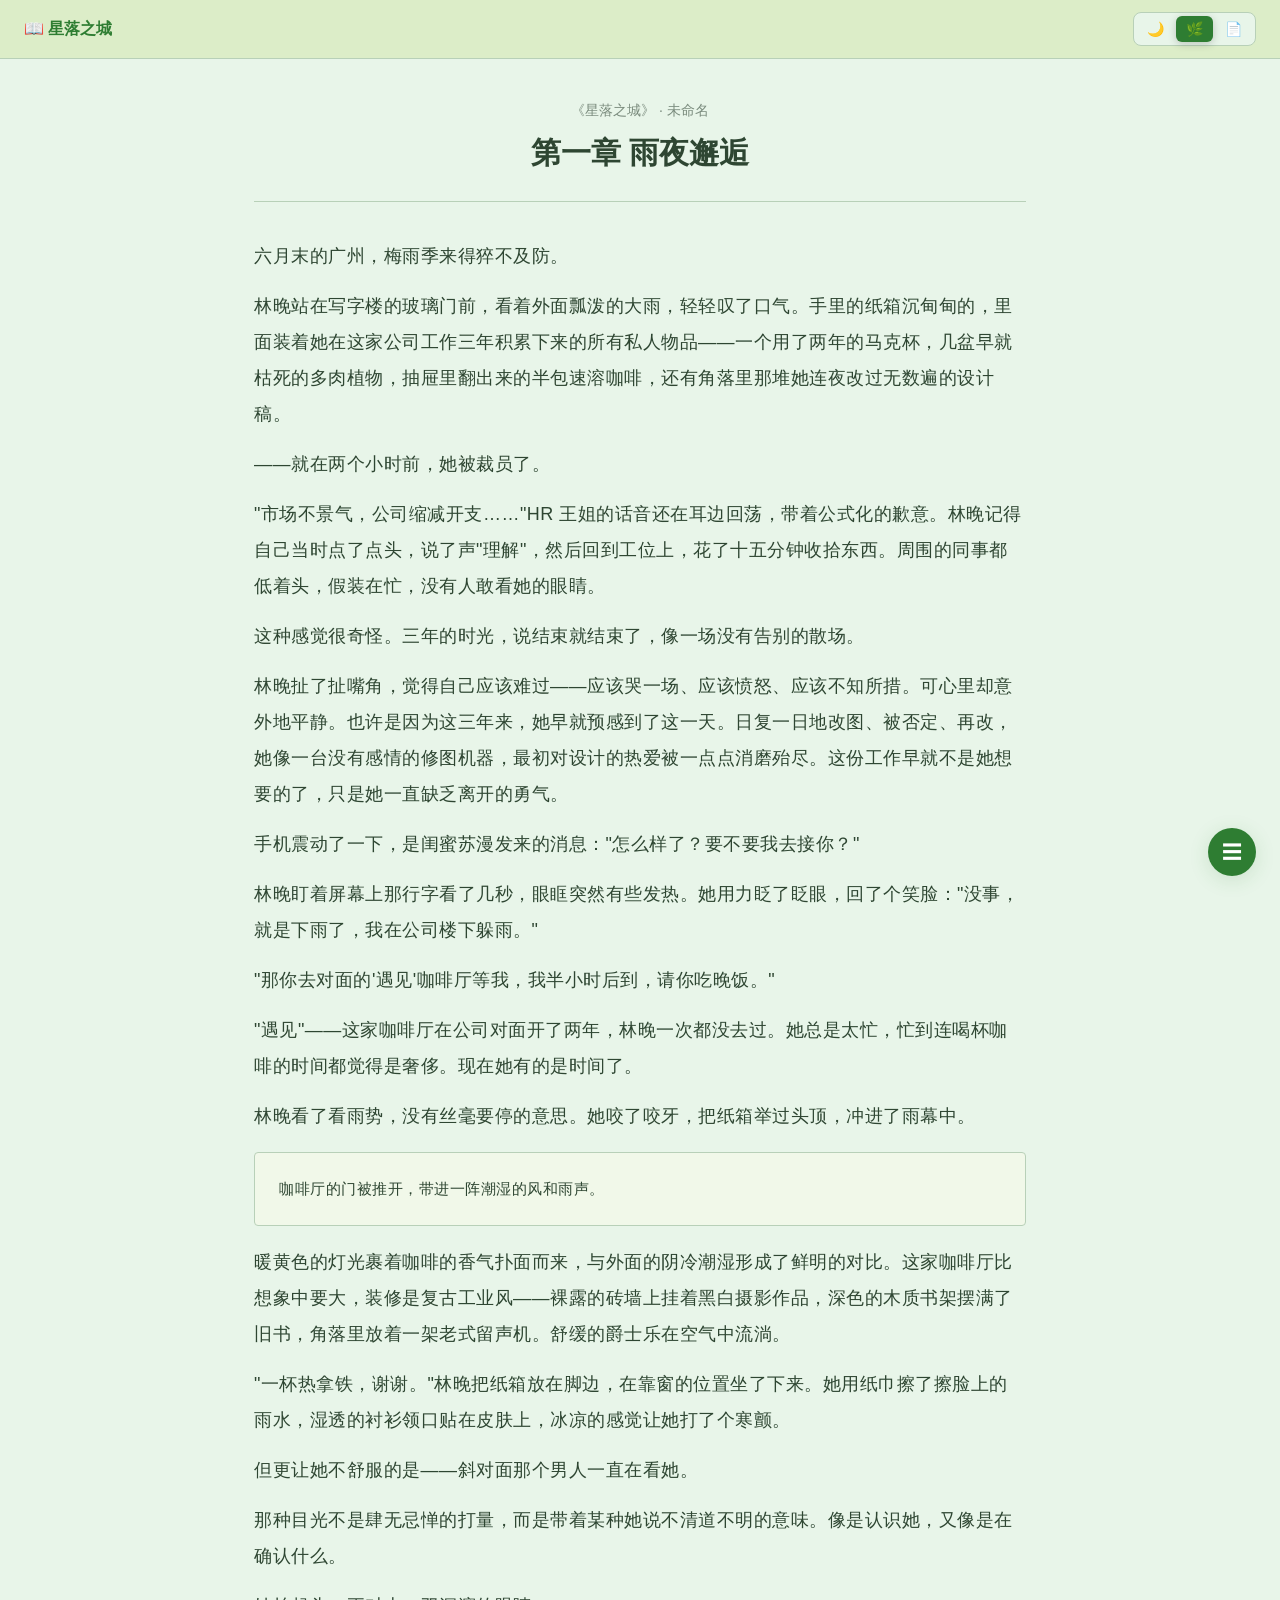
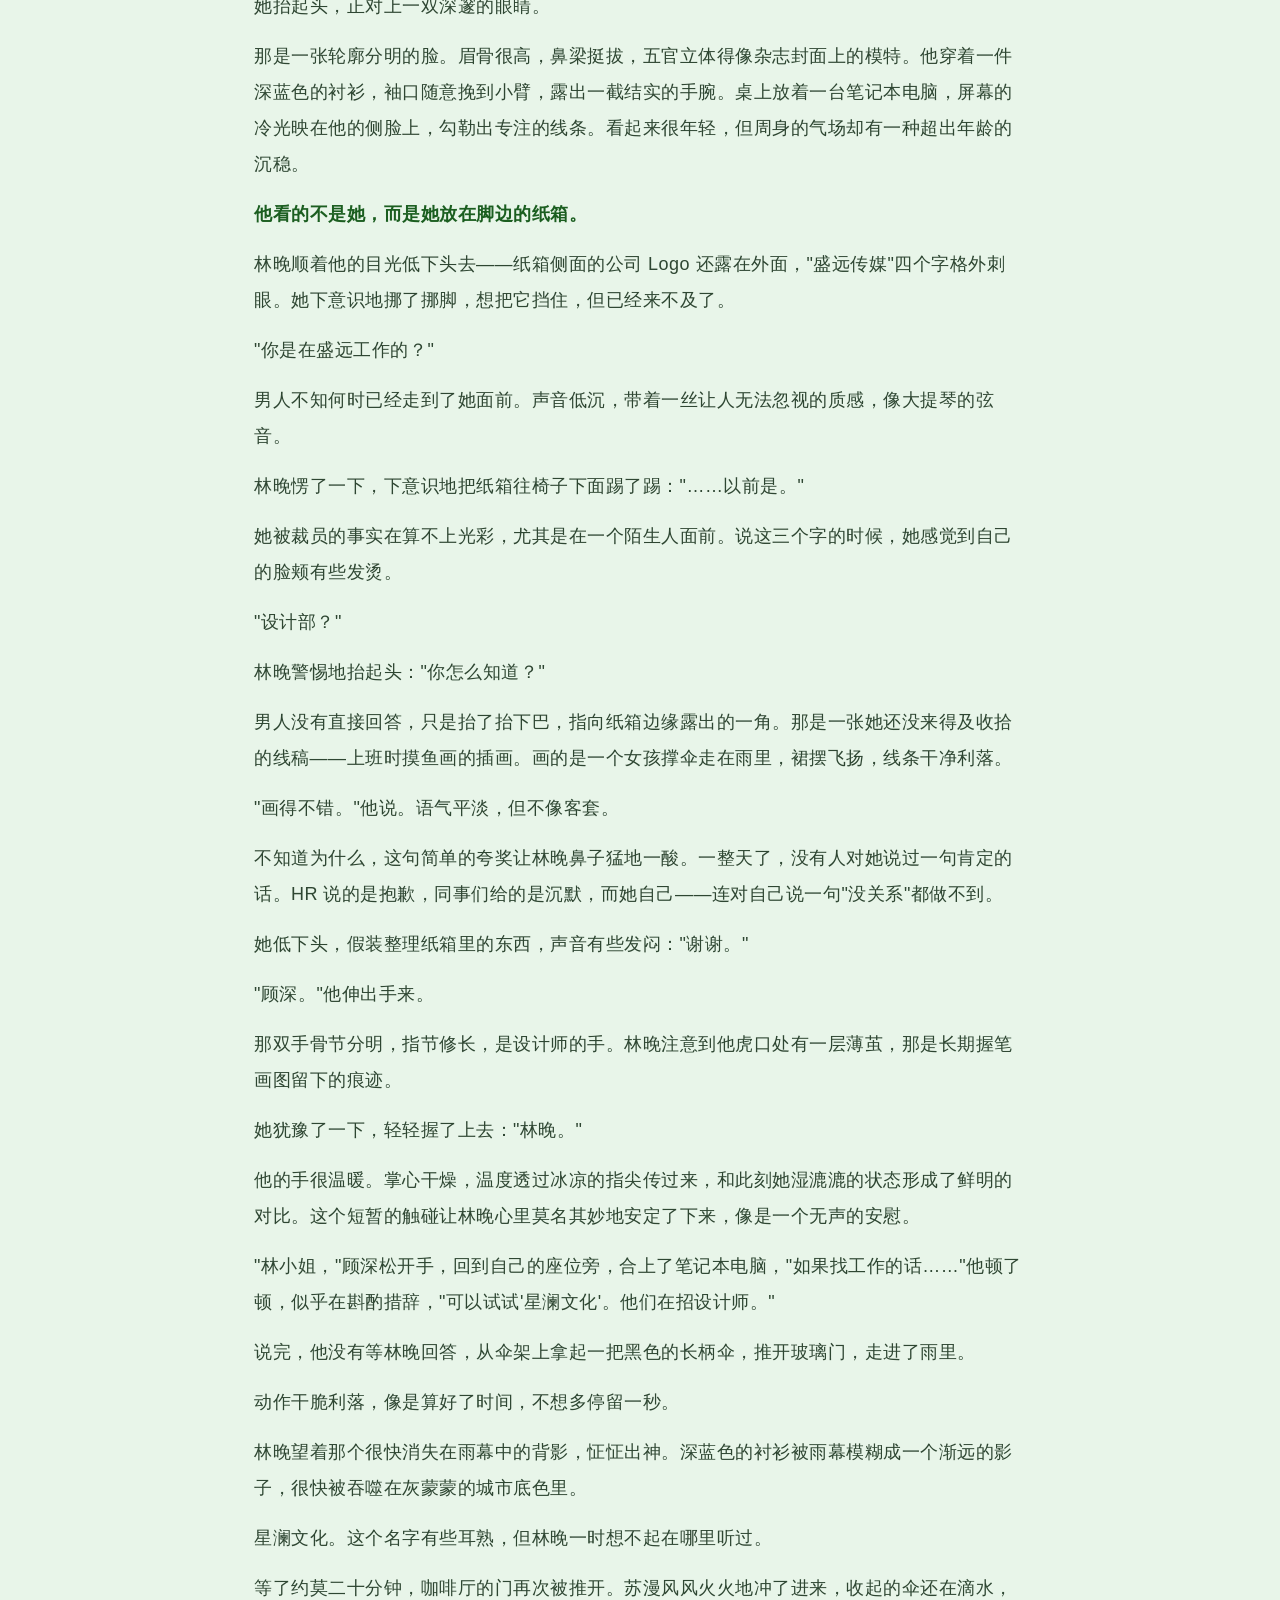
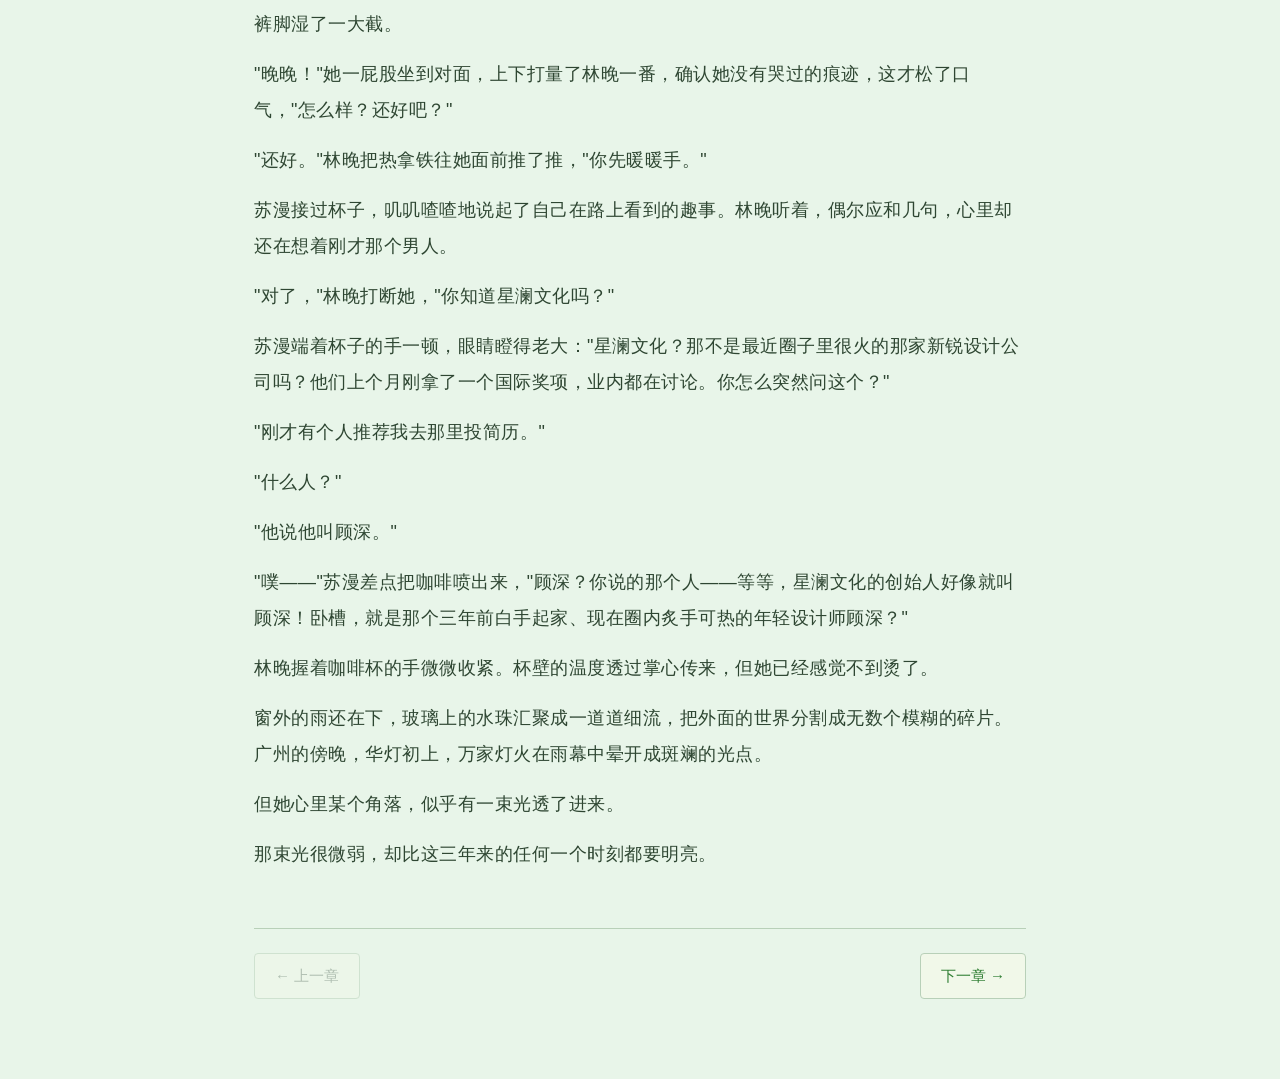
==== reader.html @ 37863061 "第一次提交：星落之城小说项目" ====
<!DOCTYPE html>
<html lang="zh-CN" data-theme="green">
<head>
<meta charset="UTF-8">
<meta name="viewport" content="width=device-width, initial-scale=1.0">
<title>阅读 - 星落之城</title>
<link rel="stylesheet" href="css/style.css">
<style>
html,body{overflow:auto;height:auto}
.topbar{position:sticky;top:0;z-index:100;background:var(--bg-secondary);border-bottom:1px solid var(--border-color);padding:12px 24px;display:flex;align-items:center;justify-content:space-between}
.brand{font-size:16px;font-weight:700;color:var(--accent);text-decoration:none}
.container{max-width:820px;margin:0 auto;padding:40px 24px 80px}
.head{text-align:center;margin-bottom:36px;padding-bottom:24px;border-bottom:1px solid var(--border-color)}
.book{font-size:14px;color:var(--text-muted);margin-bottom:8px}
.title{font-size:30px;font-weight:700;color:var(--text-primary)}
.content{font-size:18px;line-height:2;letter-spacing:.5px;color:var(--text-primary)}
.content h1{font-size:26px;margin:32px 0 18px;padding-bottom:10px;border-bottom:2px solid var(--border-color);color:var(--text-primary)}
.content h2{font-size:22px;margin:26px 0 14px;color:var(--text-primary)}
.content h3{font-size:19px;margin:22px 0 12px;color:var(--text-primary)}
.content p{margin:14px 0}
.content strong{color:var(--strong-color);font-weight:700}
.content em{color:var(--em-color)}
.content blockquote{border-left:4px solid var(--accent);padding:12px 20px;margin:18px 0;background:var(--bg-card);border-radius:0 4px 4px 0;color:var(--text-secondary);font-style:italic}
.content ul,.content ol{margin:14px 0;padding-left:32px}
.content li{margin:6px 0;line-height:1.8}
.content hr{border:none;border-top:1px solid var(--border-color);margin:30px 0}
.content code{background:var(--bg-card);padding:2px 8px;border-radius:4px;font-family:var(--font-mono);font-size:15px;color:var(--code-color)}
.content pre{background:var(--bg-card);padding:18px 24px;border-radius:4px;overflow-x:auto;margin:18px 0;border:1px solid var(--border-color)}
.content pre code{background:none;padding:0;color:inherit}
.content a{color:var(--accent)}
.content table{width:100%;border-collapse:collapse;margin:14px 0}
.content th,.content td{padding:10px 14px;border:1px solid var(--border-color);text-align:left}
.content th{background:var(--bg-card);font-weight:600}
.content img{max-width:100%;border-radius:4px}
.nav{display:flex;justify-content:space-between;gap:12px;margin-top:56px;padding-top:24px;border-top:1px solid var(--border-color)}
.nav a{color:var(--accent);text-decoration:none;font-size:15px;padding:10px 20px;border-radius:4px;background:var(--bg-card);border:1px solid var(--border-color);transition:all .25s ease}
.nav a:hover{background:var(--bg-hover)}
.nav a.disabled{color:var(--text-muted);pointer-events:none;opacity:.5}
.toc-panel{position:fixed;top:0;right:-300px;width:280px;height:100vh;background:var(--bg-secondary);border-left:1px solid var(--border-color);padding:20px;overflow-y:auto;transition:right .3s ease;z-index:200}
.toc-panel.open{right:0}
.toc-panel h3{font-size:15px;margin-bottom:12px;color:var(--text-primary)}
.toc-panel .toc-item{display:block;padding:8px 10px;border-radius:4px;color:var(--text-secondary);text-decoration:none;font-size:14px;transition:all .2s}
.toc-panel .toc-item:hover{background:var(--bg-hover);color:var(--text-primary)}
.toc-panel .toc-item.active{background:var(--bg-tertiary);color:var(--accent);border-left:3px solid var(--accent)}
.fab{position:fixed;bottom:24px;right:24px;width:48px;height:48px;border-radius:50%;background:var(--accent);color:#fff;border:none;font-size:20px;cursor:pointer;box-shadow:var(--shadow);z-index:150;transition:all .25s ease}
.fab:hover{transform:scale(1.1)}
.empty{text-align:center;color:var(--text-muted);padding:80px 20px;font-size:16px}
@media(max-width:768px){
.container{padding:24px 16px 60px}
.title{font-size:24px}
.content{font-size:16px}
.toc-panel{width:240px}
}
</style>
</head>
<body>
<div class="topbar">
<a class="brand" href="reader.html">📖 星落之城</a>
<div class="theme-switch">
<button class="theme-btn" data-theme="dark" title="暗夜">🌙</button>
<button class="theme-btn active" data-theme="green" title="护眼绿">🌿</button>
<button class="theme-btn" data-theme="paper" title="纸墨">📄</button>
</div>
</div>
<div class="container">
<div class="head">
<div class="book" id="bookTitle"></div>
<div class="title" id="chapterTitle">加载中...</div>
</div>
<div class="content" id="content"><div class="empty">正在加载内容...</div></div>
<div class="nav">
<a href="#" id="prevBtn" class="disabled">← 上一章</a>
<a href="#" id="nextBtn" class="disabled">下一章 →</a>
</div>
</div>
<button class="fab" id="tocFab" title="目录">☰</button>
<div class="toc-panel" id="tocPanel">
<h3>📖 目录</h3>
<div id="tocList"></div>
</div>
<script src="data/novel.js?v=20260726-2"></script>
<script src="js/reader.js"></script>
</body>
</html>
---- css/style.css ----
/* ========== Reset & Base ========== */
*, *::before, *::after {
    margin: 0;
    padding: 0;
    box-sizing: border-box;
}

:root {
    --radius: 8px;
    --radius-sm: 4px;
    --transition: all 0.25s ease;
    --sidebar-width: 280px;
    --toolbar-height: 60px;
    --font-mono: 'Cascadia Code', 'Fira Code', 'JetBrains Mono', Consolas, monospace;
    --font-sans: -apple-system, BlinkMacSystemFont, 'Segoe UI', 'PingFang SC', 'Hiragino Sans GB', 'Microsoft YaHei', sans-serif;
}

/* ========== Theme: Dark (Default) ========== */
[data-theme="dark"] {
    --bg-primary: #1a1a2e;
    --bg-secondary: #16213e;
    --bg-tertiary: #0f3460;
    --bg-card: #1e2746;
    --bg-hover: #253255;
    --text-primary: #e8e8e8;
    --text-secondary: #a0aec0;
    --text-muted: #636e7f;
    --accent: #e94560;
    --accent-hover: #ff6b81;
    --accent-secondary: #0f3460;
    --border-color: #2a3a5c;
    --shadow: 0 4px 20px rgba(0, 0, 0, 0.3);
    --code-color: #e6c384;
    --strong-color: #f0e6d3;
    --em-color: #d4c5a9;
}

/* ========== Theme: Green Eye-Care ========== */
[data-theme="green"] {
    --bg-primary: #e8f5e9;
    --bg-secondary: #dcedc8;
    --bg-tertiary: #c8e6c9;
    --bg-card: #f1f8e9;
    --bg-hover: #d0e0d0;
    --text-primary: #2e4632;
    --text-secondary: #4a5d4e;
    --text-muted: #7a8b7d;
    --accent: #2e7d32;
    --accent-hover: #388e3c;
    --accent-secondary: #a5d6a7;
    --border-color: #b8d0b8;
    --shadow: 0 4px 20px rgba(46, 125, 50, 0.15);
    --code-color: #558b2f;
    --strong-color: #1b5e20;
    --em-color: #33691e;
}

/* ========== Theme: Paper ========== */
[data-theme="paper"] {
    --bg-primary: #faf8f5;
    --bg-secondary: #f0ece6;
    --bg-tertiary: #e8e0d5;
    --bg-card: #ffffff;
    --bg-hover: #e5ddd0;
    --text-primary: #3d3229;
    --text-secondary: #6b5f52;
    --text-muted: #9a8f80;
    --accent: #c0392b;
    --accent-hover: #e74c3c;
    --accent-secondary: #d4a373;
    --border-color: #d9d0c4;
    --shadow: 0 4px 20px rgba(61, 50, 41, 0.1);
    --code-color: #b7410e;
    --strong-color: #2c1810;
    --em-color: #5d4037;
}

html, body {
    height: 100%;
    overflow: hidden;
}

body {
    font-family: var(--font-sans);
    background: var(--bg-primary);
    color: var(--text-primary);
    display: flex;
    flex-direction: column;
    line-height: 1.6;
    transition: background-color 0.3s ease, color 0.3s ease;
}

/* ========== Scrollbar ========== */
::-webkit-scrollbar {
    width: 6px;
    height: 6px;
}

::-webkit-scrollbar-track {
    background: transparent;
}

::-webkit-scrollbar-thumb {
    background: var(--border-color);
    border-radius: 3px;
}

::-webkit-scrollbar-thumb:hover {
    background: var(--text-muted);
}

/* ========== Toolbar ========== */
.toolbar {
    height: var(--toolbar-height);
    background: var(--bg-secondary);
    border-bottom: 1px solid var(--border-color);
    display: flex;
    align-items: center;
    justify-content: space-between;
    padding: 0 20px;
    flex-shrink: 0;
    z-index: 100;
}

.app-title {
    font-size: 18px;
    font-weight: 700;
    color: var(--accent);
    letter-spacing: 1px;
}

.book-title-display {
    font-size: 14px;
    color: var(--text-muted);
    margin-left: 12px;
    padding-left: 12px;
    border-left: 1px solid var(--border-color);
    font-weight: 400;
    max-width: 200px;
    overflow: hidden;
    text-overflow: ellipsis;
    white-space: nowrap;
}

.toolbar-left,
.toolbar-center,
.toolbar-right {
    display: flex;
    align-items: center;
    gap: 12px;
}

.toolbar-center {
    position: absolute;
    left: 50%;
    transform: translateX(-50%);
}

/* ========== Theme Switch ========== */
.theme-switch {
    display: flex;
    background: var(--bg-primary);
    border-radius: var(--radius);
    padding: 3px;
    border: 1px solid var(--border-color);
    gap: 2px;
}

.theme-btn {
    padding: 6px 10px;
    border: none;
    background: transparent;
    color: var(--text-secondary);
    font-size: 14px;
    cursor: pointer;
    border-radius: 6px;
    transition: var(--transition);
    font-family: var(--font-sans);
    font-weight: 500;
    line-height: 1;
}

.theme-btn:hover {
    color: var(--text-primary);
    background: var(--bg-hover);
}

.theme-btn.active {
    background: var(--accent);
    color: #fff;
    box-shadow: 0 2px 8px rgba(0, 0, 0, 0.2);
}

/* ========== Mode Switch ========== */
.mode-switch {
    display: flex;
    background: var(--bg-primary);
    border-radius: var(--radius);
    padding: 3px;
    border: 1px solid var(--border-color);
}

.mode-btn {
    padding: 6px 20px;
    border: none;
    background: transparent;
    color: var(--text-secondary);
    font-size: 14px;
    cursor: pointer;
    border-radius: 6px;
    transition: var(--transition);
    font-family: var(--font-sans);
    font-weight: 500;
}

.mode-btn:hover {
    color: var(--text-primary);
    background: var(--bg-hover);
}

.mode-btn.active {
    background: var(--accent);
    color: #fff;
    box-shadow: 0 2px 8px rgba(233, 69, 96, 0.3);
}

/* ========== Buttons ========== */
.btn {
    padding: 8px 16px;
    border: none;
    border-radius: var(--radius-sm);
    font-size: 13px;
    font-weight: 500;
    cursor: pointer;
    transition: var(--transition);
    font-family: var(--font-sans);
    white-space: nowrap;
}

.btn-primary {
    background: var(--accent);
    color: #fff;
}

.btn-primary:hover {
    background: var(--accent-hover);
    box-shadow: 0 2px 10px rgba(233, 69, 96, 0.4);
}

.btn-secondary {
    background: var(--bg-tertiary);
    color: var(--text-secondary);
    border: 1px solid var(--border-color);
}

.btn-secondary:hover {
    background: var(--bg-hover);
    color: var(--text-primary);
}

.btn-save {
    background: #27ae60;
    color: #fff;
}

.btn-save:hover {
    background: #2ecc71;
    box-shadow: 0 2px 10px rgba(39, 174, 96, 0.4);
}

.btn-danger {
    background: #c0392b;
    color: #fff;
}

.btn-danger:hover {
    background: #e74c3c;
}

.btn-icon {
    padding: 6px 8px;
    background: transparent;
    border: none;
    color: var(--text-muted);
    cursor: pointer;
    border-radius: var(--radius-sm);
    transition: var(--transition);
    font-size: 14px;
    opacity: 0;
}

.chapter-item:hover .btn-icon {
    opacity: 1;
}

.btn-icon:hover {
    color: var(--text-primary);
    background: var(--bg-hover);
}

.btn-icon.danger:hover {
    color: var(--accent);
}

/* ========== Main Container ========== */
.main-container {
    display: flex;
    flex: 1;
    overflow: hidden;
}

/* ========== Sidebar ========== */
.sidebar {
    width: var(--sidebar-width);
    background: var(--bg-secondary);
    border-right: 1px solid var(--border-color);
    display: flex;
    flex-direction: column;
    flex-shrink: 0;
}

.sidebar-header {
    display: flex;
    align-items: center;
    justify-content: space-between;
    padding: 16px 18px 12px;
    border-bottom: 1px solid var(--border-color);
}

.sidebar-header h2 {
    font-size: 16px;
    font-weight: 600;
}

.chapter-count {
    font-size: 12px;
    color: var(--text-muted);
    background: var(--bg-primary);
    padding: 2px 10px;
    border-radius: 12px;
}

.chapter-list {
    flex: 1;
    overflow-y: auto;
    padding: 8px;
}

.chapter-item {
    display: flex;
    align-items: center;
    padding: 10px 12px;
    border-radius: var(--radius-sm);
    cursor: pointer;
    transition: var(--transition);
    margin-bottom: 2px;
    gap: 8px;
    user-select: none;
}

.chapter-item:hover {
    background: var(--bg-hover);
}

.chapter-item.active {
    background: var(--bg-tertiary);
    border-left: 3px solid var(--accent);
}

.chapter-item.active .chapter-name {
    color: var(--text-primary);
    font-weight: 600;
}

.chapter-number {
    color: var(--text-muted);
    font-size: 12px;
    min-width: 20px;
    text-align: right;
    font-family: var(--font-mono);
}

.chapter-name {
    flex: 1;
    font-size: 14px;
    color: var(--text-secondary);
    overflow: hidden;
    text-overflow: ellipsis;
    white-space: nowrap;
}

.chapter-item-actions {
    display: flex;
    gap: 2px;
    margin-left: auto;
}

/* ========== Content Area ========== */
.content-area {
    flex: 1;
    display: flex;
    flex-direction: column;
    overflow: hidden;
    background: var(--bg-primary);
}

.chapter-title-bar {
    padding: 16px 24px 12px;
    border-bottom: 1px solid var(--border-color);
    flex-shrink: 0;
}

.chapter-title-input {
    width: 100%;
    background: transparent;
    border: none;
    color: var(--text-primary);
    font-size: 22px;
    font-weight: 700;
    font-family: var(--font-sans);
    outline: none;
    padding: 4px 0;
}

.chapter-title-input::placeholder {
    color: var(--text-muted);
}

/* ========== Editor Panel ========== */
.editor-panel {
    flex: 1;
    display: flex;
    flex-direction: column;
    overflow: hidden;
}

.editor-textarea {
    flex: 1;
    width: 100%;
    background: transparent;
    border: none;
    color: var(--text-primary);
    font-size: 16px;
    line-height: 1.9;
    padding: 24px 32px;
    font-family: var(--font-sans);
    resize: none;
    outline: none;
    overflow-y: auto;
    letter-spacing: 0.3px;
}

.editor-textarea::placeholder {
    color: var(--text-muted);
    font-style: italic;
}

.editor-statusbar {
    display: flex;
    gap: 20px;
    padding: 8px 24px;
    background: var(--bg-secondary);
    border-top: 1px solid var(--border-color);
    font-size: 12px;
    color: var(--text-muted);
    font-family: var(--font-mono);
    flex-shrink: 0;
}

/* ========== Preview Panel ========== */
.preview-panel {
    flex: 1;
    overflow-y: auto;
    padding: 24px 32px;
}

.preview-content {
    max-width: 820px;
    margin: 0 auto;
    min-height: 100%;
    font-size: 17px;
    line-height: 1.9;
    letter-spacing: 0.3px;
}

.preview-placeholder {
    color: var(--text-muted);
    text-align: center;
    padding: 60px 0;
    font-size: 16px;
}

/* ========== Preview Markdown Styles ========== */
.preview-content h1 {
    font-size: 28px;
    font-weight: 700;
    margin: 24px 0 16px;
    padding-bottom: 8px;
    border-bottom: 2px solid var(--border-color);
    color: var(--text-primary);
}

.preview-content h2 {
    font-size: 22px;
    font-weight: 600;
    margin: 20px 0 12px;
    color: var(--text-primary);
}

.preview-content h3 {
    font-size: 18px;
    font-weight: 600;
    margin: 16px 0 10px;
    color: var(--text-primary);
}

.preview-content h4,
.preview-content h5,
.preview-content h6 {
    font-size: 16px;
    font-weight: 600;
    margin: 14px 0 8px;
    color: var(--text-primary);
}

.preview-content p {
    margin: 10px 0;
    line-height: 1.8;
    font-size: 16px;
}

.preview-content strong {
    font-weight: 700;
    color: var(--strong-color);
}

.preview-content em {
    font-style: italic;
    color: var(--em-color);
}

.preview-content blockquote {
    border-left: 4px solid var(--accent);
    padding: 10px 16px;
    margin: 14px 0;
    background: var(--bg-card);
    border-radius: 0 var(--radius-sm) var(--radius-sm) 0;
    color: var(--text-secondary);
    font-style: italic;
}

.preview-content blockquote p {
    margin: 4px 0;
}

.preview-content ul,
.preview-content ol {
    margin: 10px 0;
    padding-left: 28px;
}

.preview-content li {
    margin: 4px 0;
    line-height: 1.7;
}

.preview-content hr {
    border: none;
    border-top: 1px solid var(--border-color);
    margin: 24px 0;
}

.preview-content code {
    background: var(--bg-card);
    padding: 2px 8px;
    border-radius: 4px;
    font-family: var(--font-mono);
    font-size: 14px;
    color: var(--code-color);
}

.preview-content pre {
    background: var(--bg-card);
    padding: 16px 20px;
    border-radius: var(--radius-sm);
    overflow-x: auto;
    margin: 14px 0;
    border: 1px solid var(--border-color);
}

.preview-content pre code {
    background: none;
    padding: 0;
    border-radius: 0;
    color: inherit;
}

.preview-content a {
    color: var(--accent);
    text-decoration: none;
}

.preview-content a:hover {
    text-decoration: underline;
}

.preview-content img {
    max-width: 100%;
    border-radius: var(--radius-sm);
    margin: 14px 0;
}

.preview-content table {
    width: 100%;
    border-collapse: collapse;
    margin: 14px 0;
}

.preview-content th,
.preview-content td {
    padding: 10px 14px;
    border: 1px solid var(--border-color);
    text-align: left;
}

.preview-content th {
    background: var(--bg-card);
    font-weight: 600;
}

.preview-content tr:nth-child(even) {
    background: rgba(255, 255, 255, 0.02);
}

/* ========== Modal ========== */
.modal-overlay {
    position: fixed;
    top: 0;
    left: 0;
    right: 0;
    bottom: 0;
    background: rgba(0, 0, 0, 0.6);
    display: flex;
    align-items: center;
    justify-content: center;
    z-index: 1000;
    backdrop-filter: blur(4px);
}

.modal {
    background: var(--bg-secondary);
    border: 1px solid var(--border-color);
    border-radius: var(--radius);
    width: 400px;
    max-width: 90%;
    box-shadow: var(--shadow);
}

.modal-header {
    display: flex;
    align-items: center;
    justify-content: space-between;
    padding: 16px 20px;
    border-bottom: 1px solid var(--border-color);
}

.modal-header h3 {
    font-size: 16px;
    font-weight: 600;
}

.modal-close {
    background: none;
    border: none;
    color: var(--text-muted);
    font-size: 22px;
    cursor: pointer;
    padding: 0 4px;
    transition: var(--transition);
}

.modal-close:hover {
    color: var(--text-primary);
}

.modal-body {
    padding: 20px;
}

.modal-body p {
    color: var(--text-secondary);
    font-size: 14px;
    line-height: 1.6;
}

.modal-input {
    width: 100%;
    padding: 10px 14px;
    background: var(--bg-primary);
    border: 1px solid var(--border-color);
    border-radius: var(--radius-sm);
    color: var(--text-primary);
    font-size: 14px;
    font-family: var(--font-sans);
    outline: none;
    transition: var(--transition);
}

.modal-input:focus {
    border-color: var(--accent);
}

.modal-footer {
    display: flex;
    justify-content: flex-end;
    gap: 10px;
    padding: 14px 20px;
    border-top: 1px solid var(--border-color);
}

/* ========== Responsive ========== */
@media (max-width: 768px) {
    :root {
        --sidebar-width: 220px;
    }

    .toolbar {
        padding: 0 12px;
    }

    .app-title {
        font-size: 15px;
    }

    .toolbar-center {
        position: static;
        transform: none;
    }

    .mode-btn {
        padding: 5px 12px;
        font-size: 13px;
    }

    .btn {
        padding: 6px 12px;
        font-size: 12px;
    }

    .chapter-title-input {
        font-size: 18px;
    }

    .editor-textarea {
        font-size: 14px;
        padding: 14px 16px;
    }

    .preview-panel {
        padding: 14px 16px;
    }

    .preview-content h1 {
        font-size: 22px;
    }

    .preview-content h2 {
        font-size: 18px;
    }

    .preview-content p {
        font-size: 14px;
    }
}

@media (max-width: 600px) {
    :root {
        --sidebar-width: 180px;
    }

    .sidebar-header h2 {
        font-size: 14px;
    }

    .chapter-name {
        font-size: 13px;
    }

    .btn-icon {
        opacity: 1;
        padding: 4px 6px;
    }

    .editor-statusbar {
        font-size: 11px;
        gap: 12px;
        padding: 6px 16px;
    }
}

/* ========== Animations ========== */
@keyframes fadeIn {
    from { opacity: 0; transform: translateY(4px); }
    to { opacity: 1; transform: translateY(0); }
}

.preview-content {
    animation: fadeIn 0.3s ease;
}

.chapter-item {
    animation: fadeIn 0.2s ease;
}

/* ========== Empty State ========== */
.empty-state {
    display: flex;
    flex-direction: column;
    align-items: center;
    justify-content: center;
    height: 100%;
    color: var(--text-muted);
    gap: 12px;
}

.empty-state-icon {
    font-size: 48px;
    opacity: 0.5;
}

.empty-state-text {
    font-size: 14px;
}

/* ========== Word Count Highlight ========== */
.editor-statusbar span {
    position: relative;
}

.editor-statusbar span::before {
    content: '';
    display: inline-block;
    width: 6px;
    height: 6px;
    border-radius: 50%;
    margin-right: 6px;
    vertical-align: middle;
}

.editor-statusbar span:nth-child(1)::before {
    background: var(--accent);
}

.editor-statusbar span:nth-child(2)::before {
    background: #3498db;
}

.editor-statusbar span:nth-child(3)::before {
    background: #2ecc71;
}
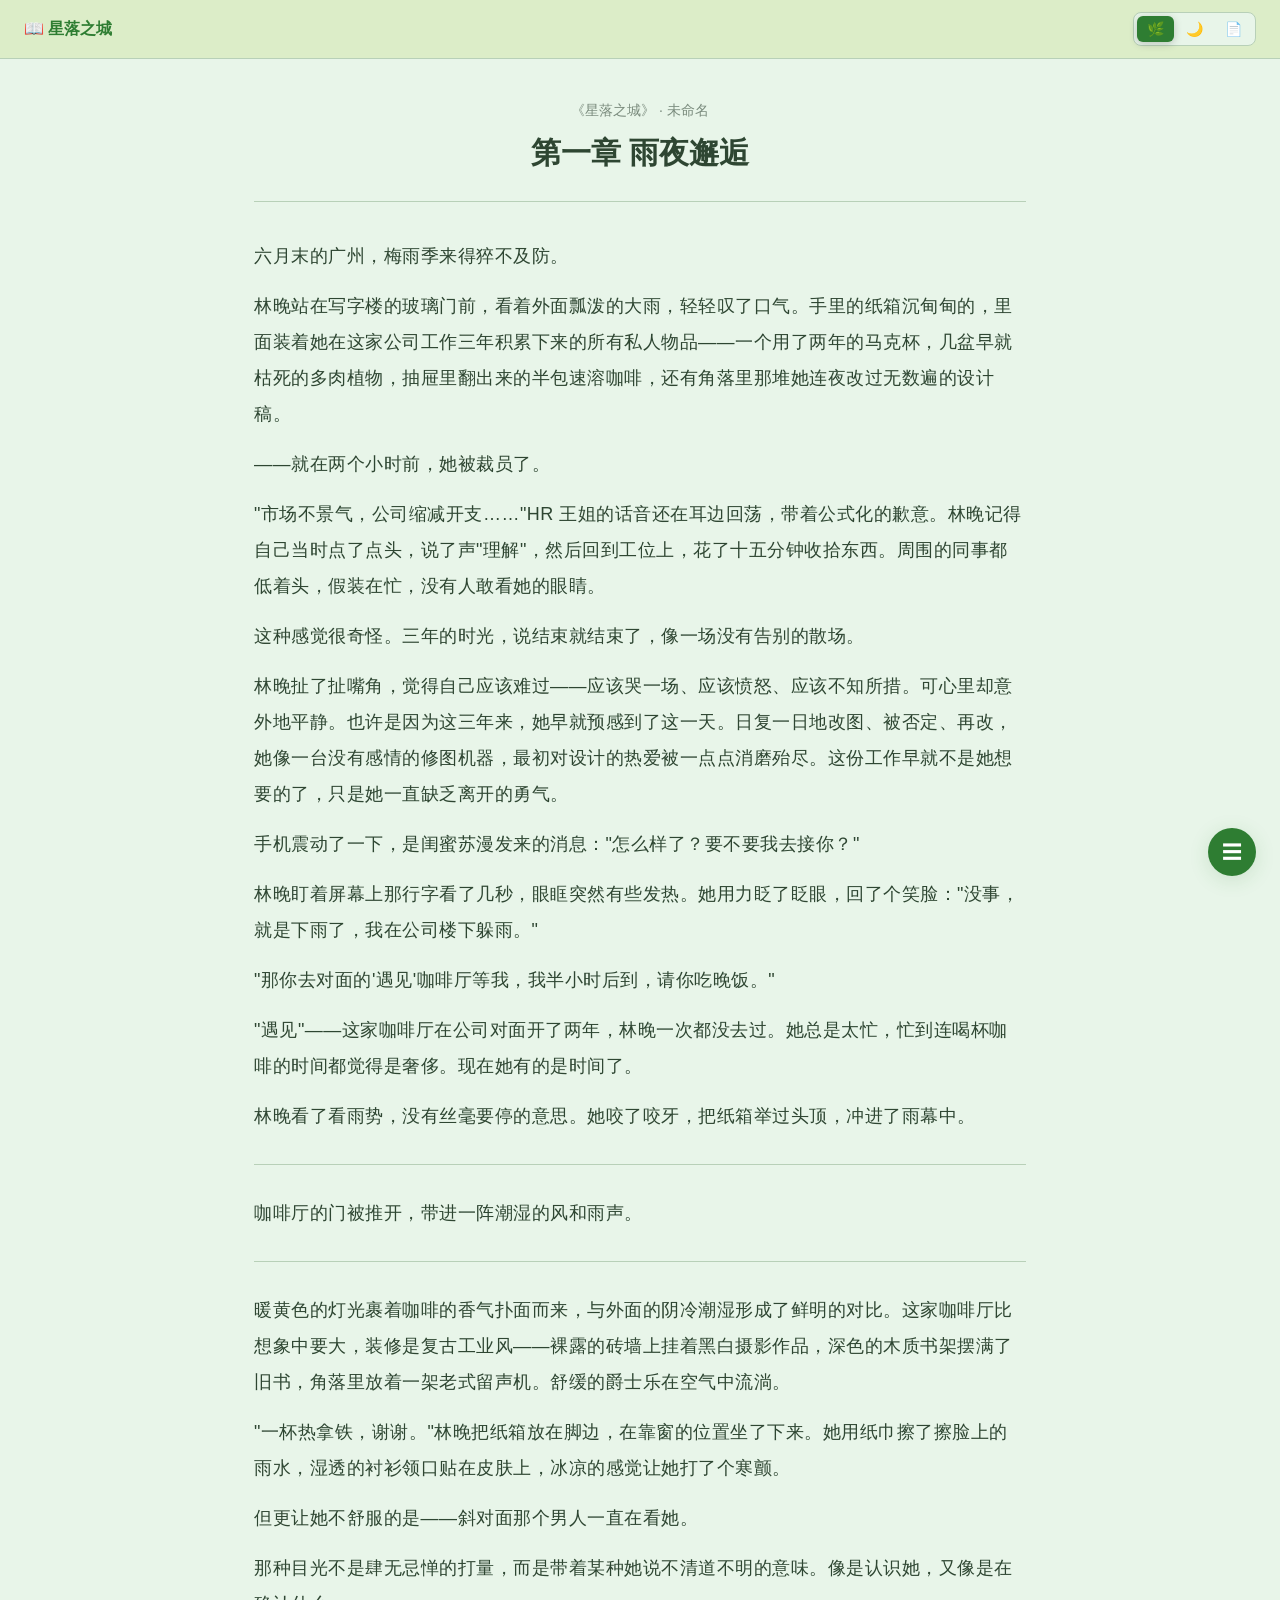
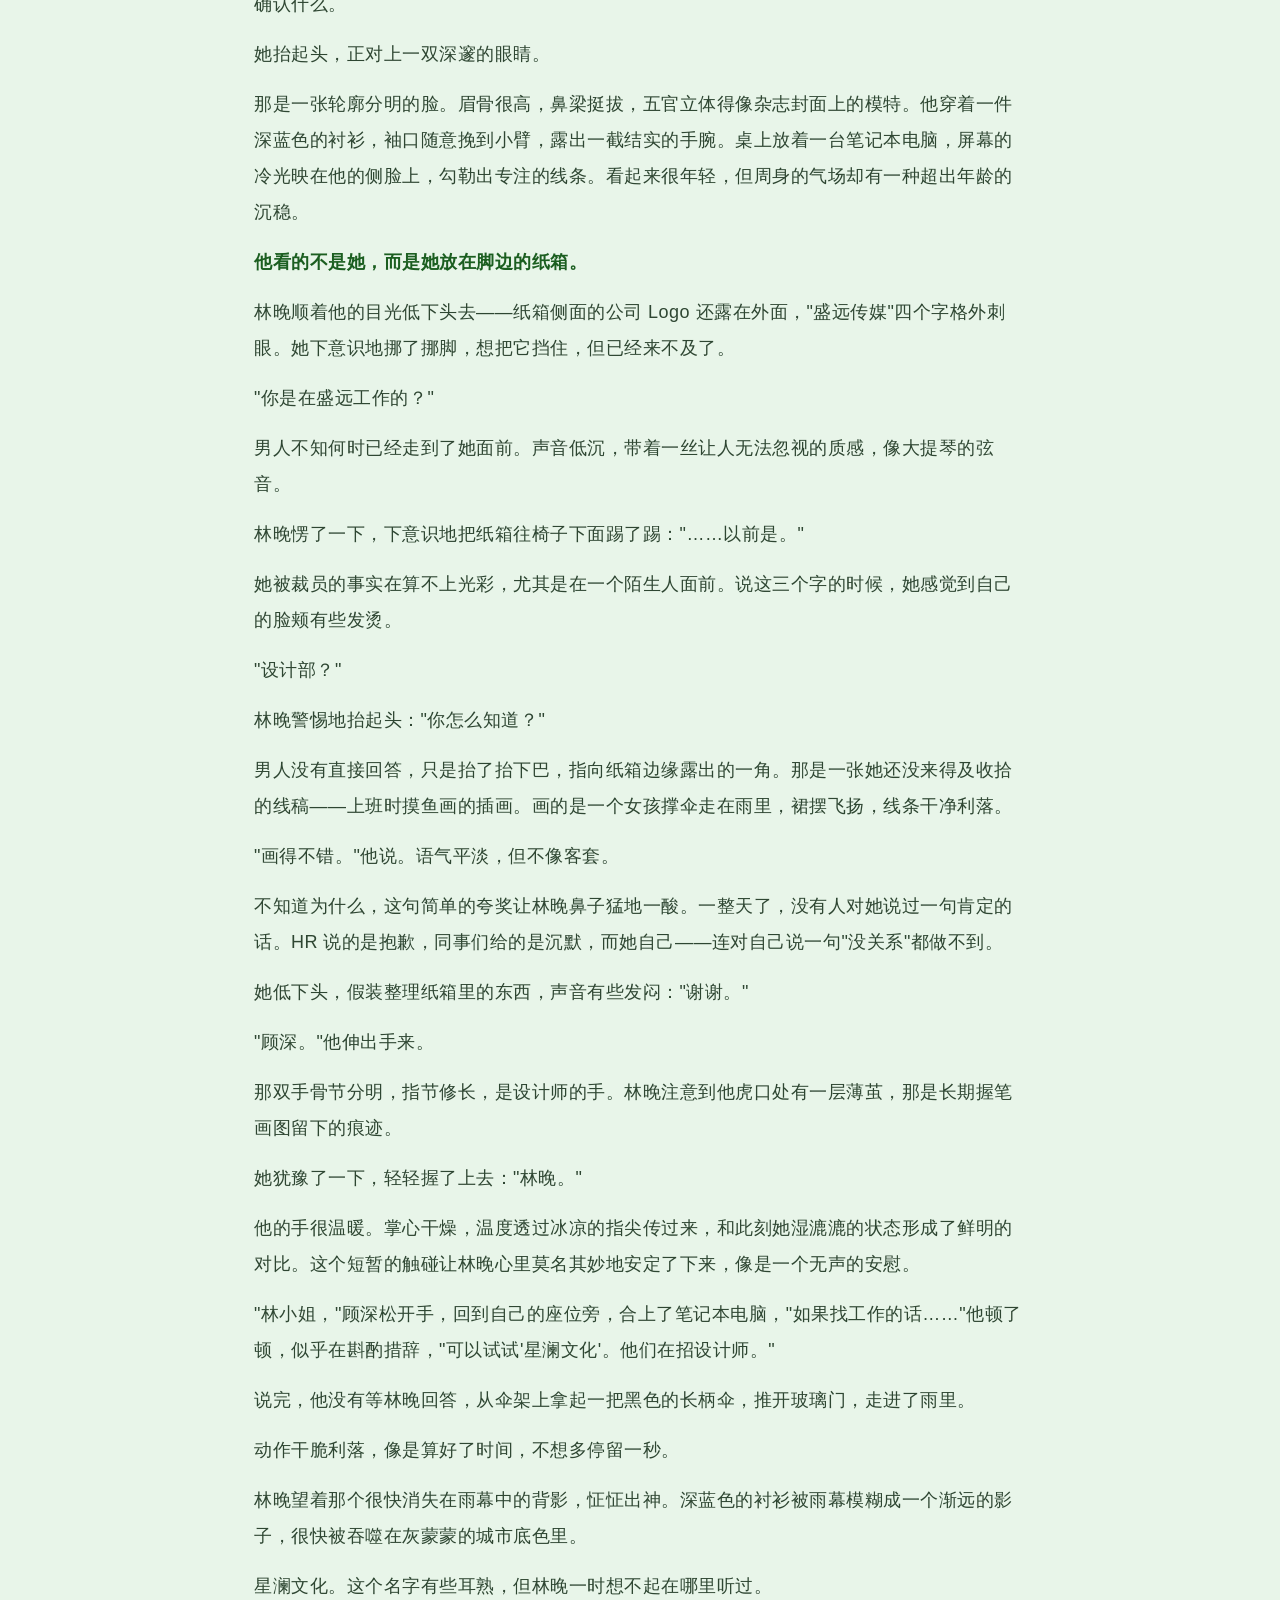
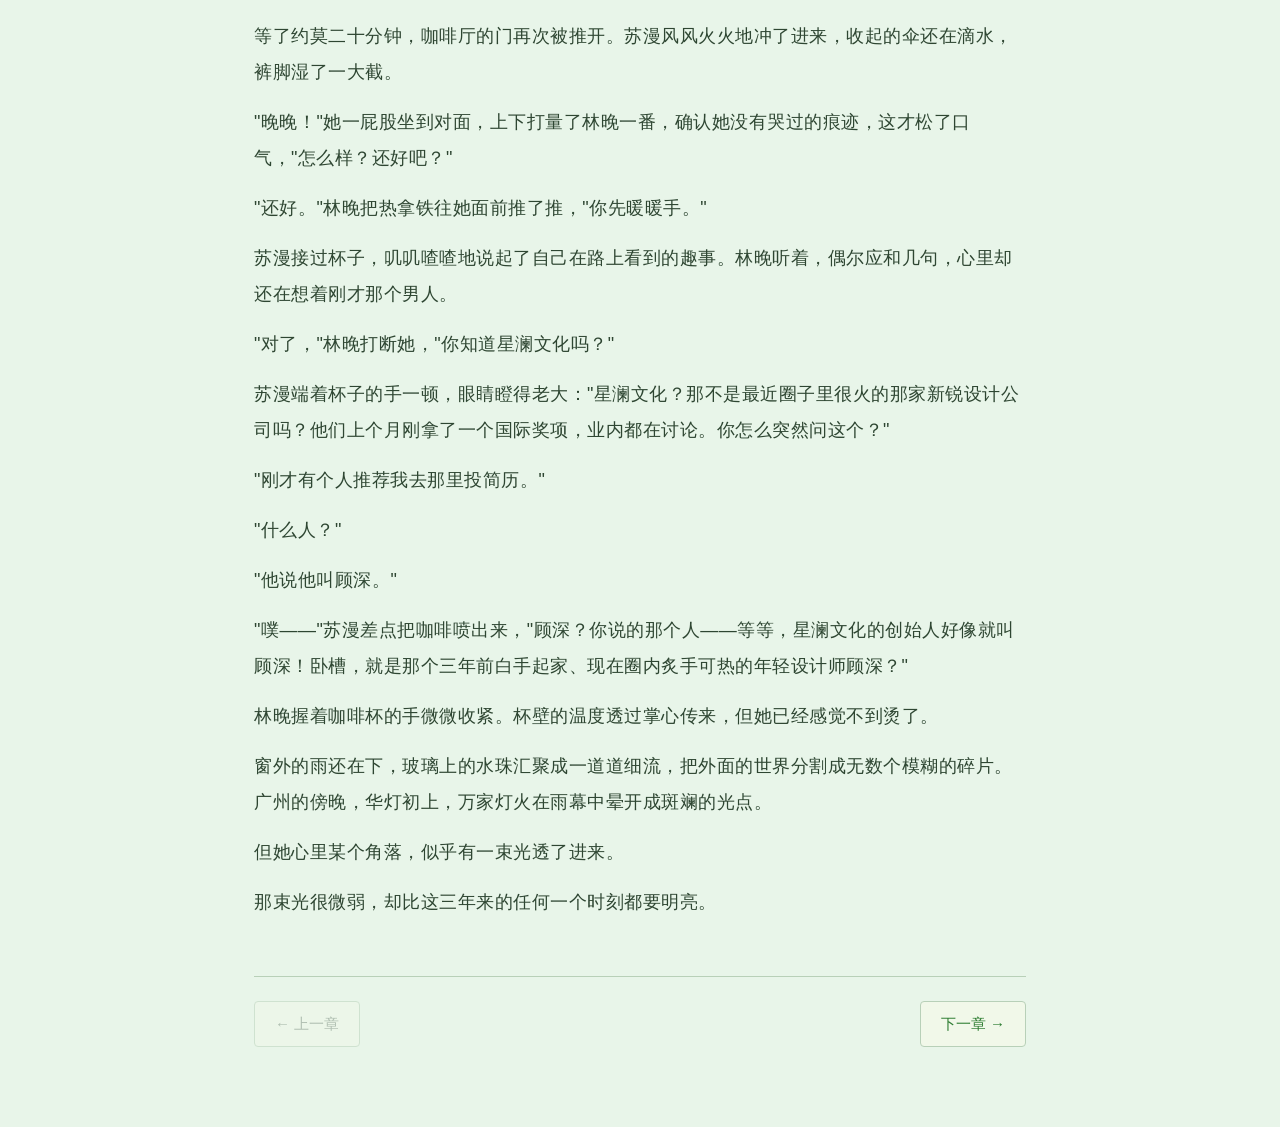
==== commit 42dc9a47: "feat: 更新小说章节内容及前端功能" ====
--- a/reader.html
+++ b/reader.html
@@ -57,8 +57,8 @@
 <div class="topbar">
 <a class="brand" href="reader.html">📖 星落之城</a>
 <div class="theme-switch">
+<button class="theme-btn active" data-theme="green" title="护眼绿">🌿</button>
 <button class="theme-btn" data-theme="dark" title="暗夜">🌙</button>
-<button class="theme-btn active" data-theme="green" title="护眼绿">🌿</button>
 <button class="theme-btn" data-theme="paper" title="纸墨">📄</button>
 </div>
 </div>
@@ -78,7 +78,20 @@
 <h3>📖 目录</h3>
 <div id="tocList"></div>
 </div>
+<!-- 浮动快捷按钮 -->
+<button class="back-to-top" id="backToTop2" title="回到顶部" onclick="window.scrollTo({top:0,behavior:'smooth'})">↑</button>
+<button class="back-to-bottom" id="backToBottom2" title="跳到底部" onclick="window.scrollTo({top:document.body.scrollHeight,behavior:'smooth'})">↓</button>
 <script src="data/novel.js?v=20260726-2"></script>
 <script src="js/reader.js"></script>
+<script>
+    var btt2 = document.getElementById('backToTop2');
+    var btb2 = document.getElementById('backToBottom2');
+    window.addEventListener('scroll', function() {
+        var scrollY = window.scrollY;
+        var isBottom = scrollY + window.innerHeight >= document.documentElement.scrollHeight - 100;
+        btt2.classList.toggle('visible', scrollY > 300);
+        btb2.classList.toggle('visible', scrollY > 300 && !isBottom);
+    });
+</script>
 </body>
 </html>
--- a/css/style.css
+++ b/css/style.css
@@ -268,6 +268,20 @@
     box-shadow: 0 2px 10px rgba(39, 174, 96, 0.4);
 }
 
+.btn-refresh {
+    background: #2980b9;
+    color: #fff;
+}
+
+.btn-refresh:hover {
+    background: #3498db;
+    box-shadow: 0 2px 10px rgba(41, 128, 185, 0.4);
+}
+
+.btn-refresh:active {
+    transform: scale(0.96);
+}
+
 .btn-danger {
     background: #c0392b;
     color: #fff;
@@ -858,3 +872,44 @@
 .editor-statusbar span:nth-child(3)::before {
     background: #2ecc71;
 }
+
+/* ========== Floating Action Buttons ========== */
+.back-to-top,
+.back-to-bottom {
+    position: fixed;
+    right: 28px;
+    width: 44px;
+    height: 44px;
+    border-radius: 50%;
+    border: none;
+    background: var(--accent);
+    color: #fff;
+    font-size: 22px;
+    font-weight: 700;
+    line-height: 44px;
+    text-align: center;
+    cursor: pointer;
+    box-shadow: 0 2px 12px rgba(0,0,0,.3);
+    z-index: 999;
+    opacity: 0;
+    transform: translateY(16px);
+    transition: opacity .3s ease, transform .3s ease, background .25s ease;
+    pointer-events: none;
+}
+.back-to-top {
+    bottom: 80px;
+}
+.back-to-bottom {
+    bottom: 28px;
+}
+.back-to-top:hover,
+.back-to-bottom:hover {
+    background: var(--accent-hover);
+    transform: translateY(16px) scale(1.1);
+}
+.back-to-top.visible,
+.back-to-bottom.visible {
+    opacity: 1;
+    transform: translateY(0);
+    pointer-events: auto;
+}
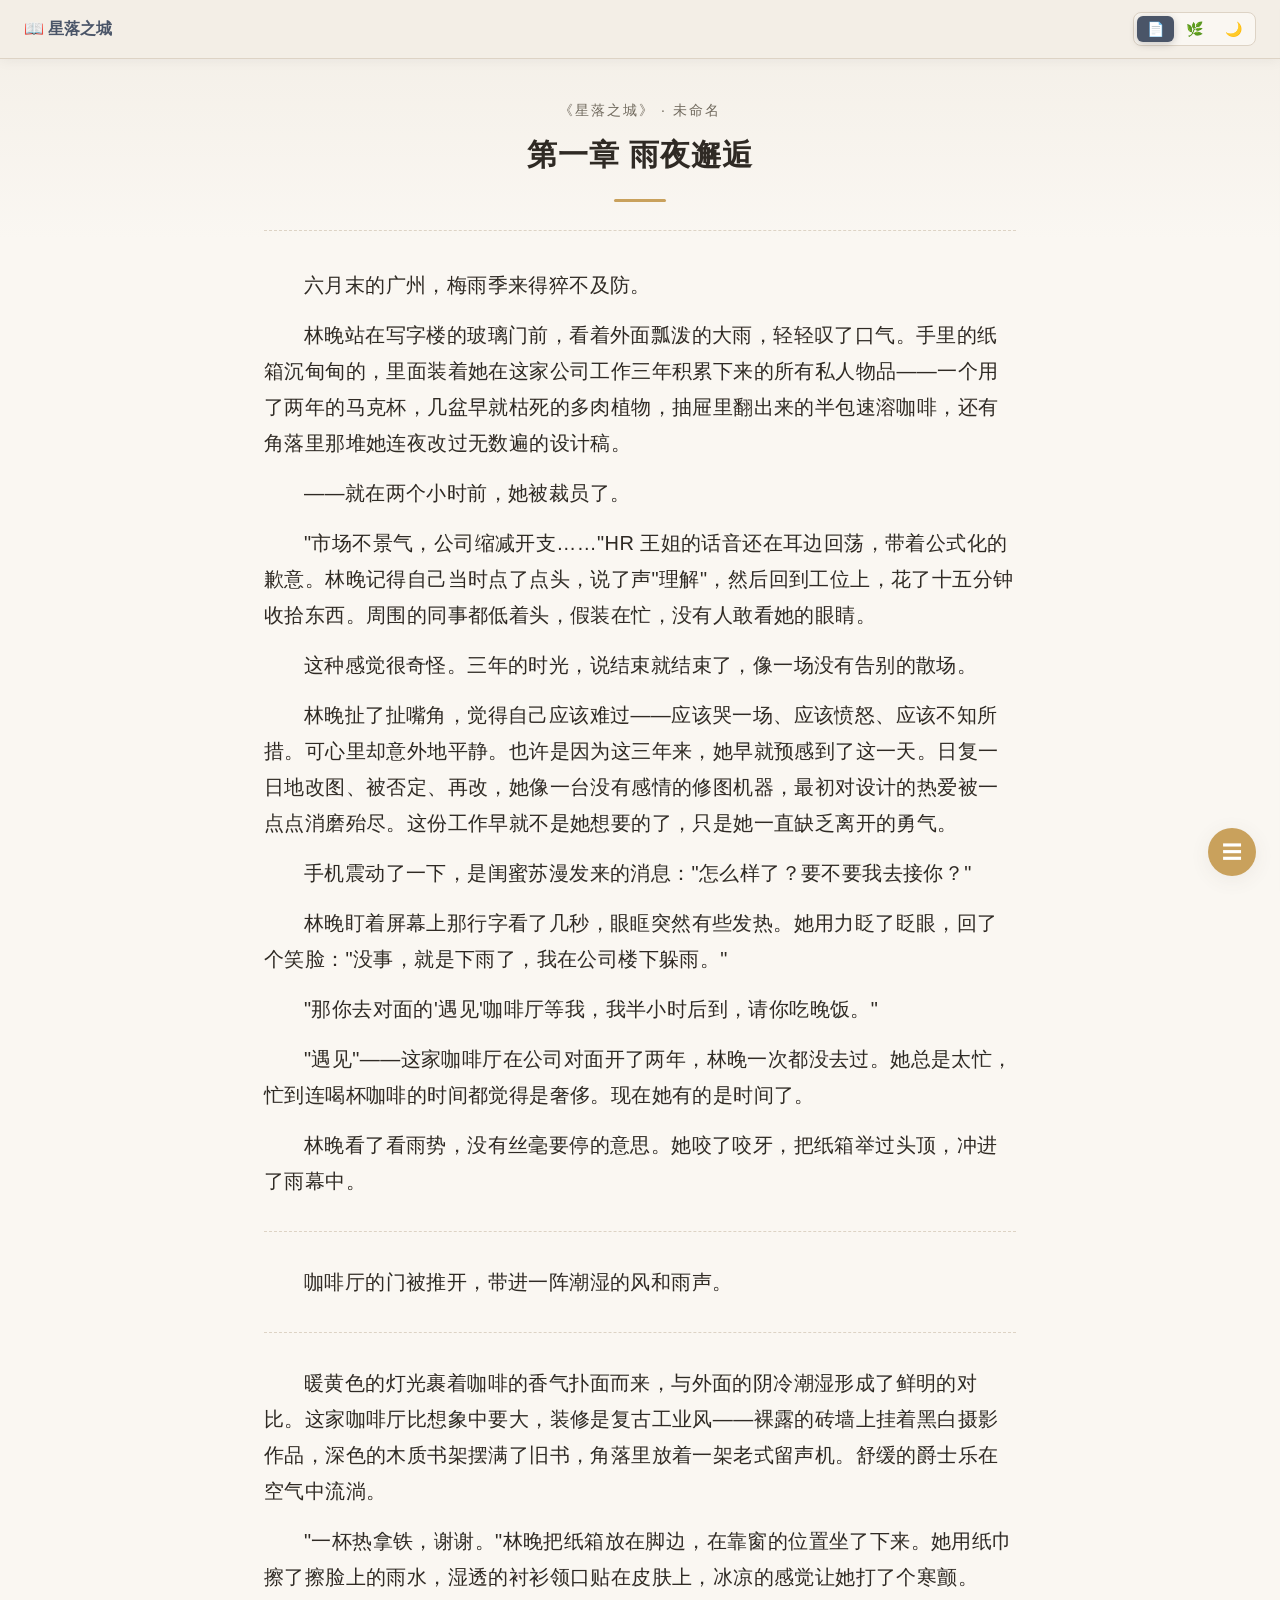
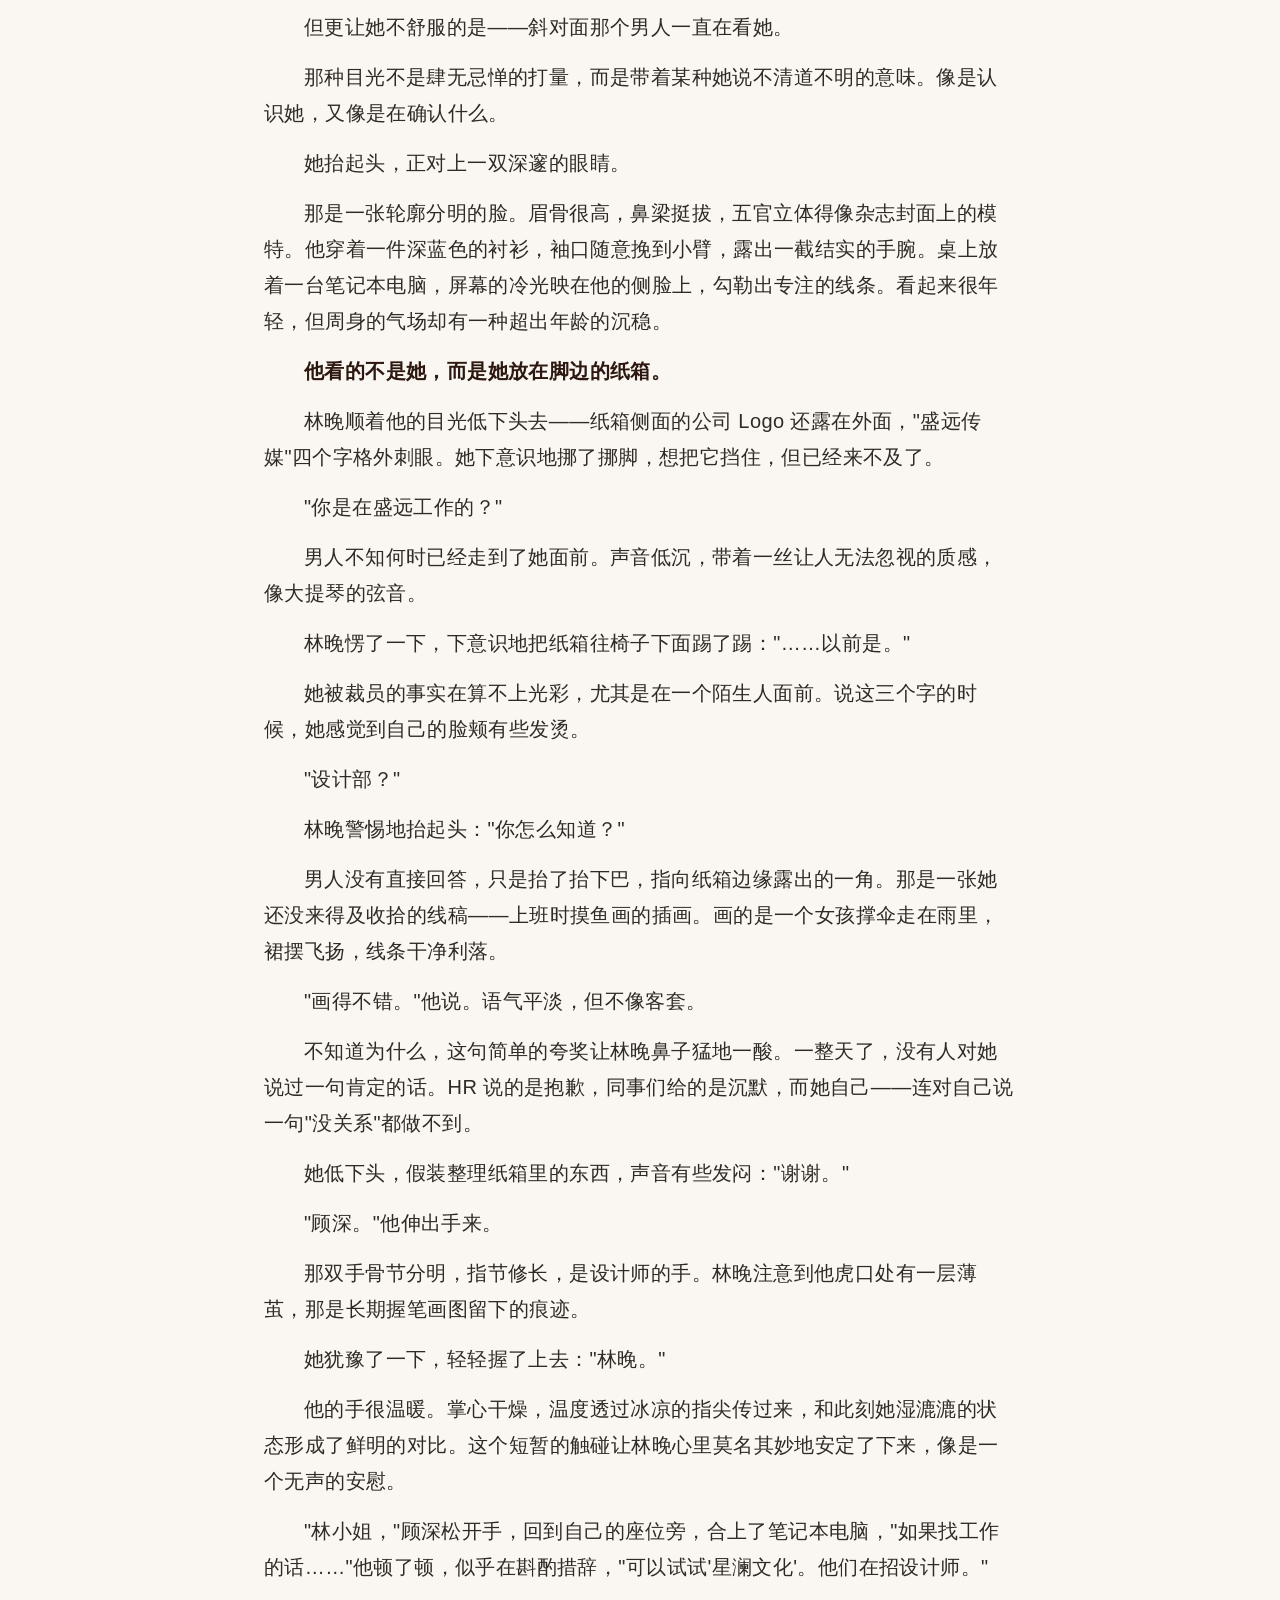
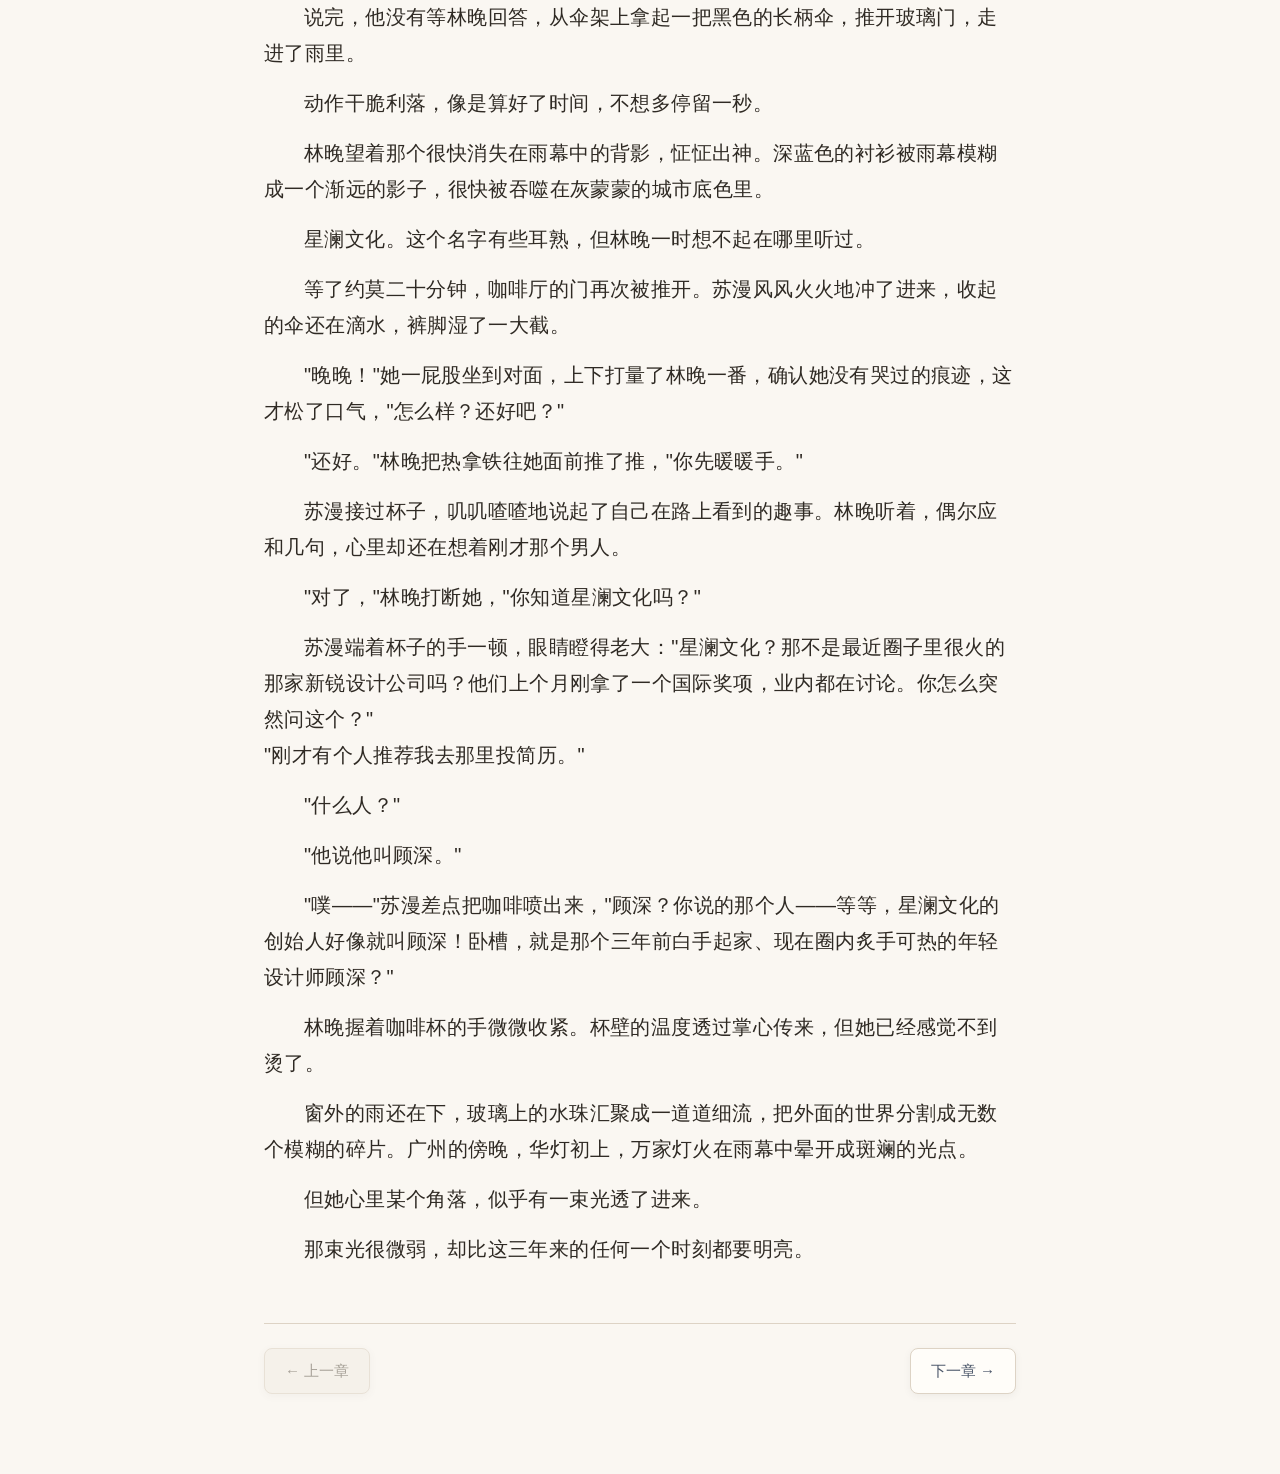
==== commit 28c7076e: "更新章节14-29、重构前端架构（配置驱动+共享渲染器+契约校验）、新增工具脚本" ====
--- a/reader.html
+++ b/reader.html
@@ -1,5 +1,5 @@
 <!DOCTYPE html>
-<html lang="zh-CN" data-theme="green">
+<html lang="zh-CN" data-theme="paper">
 <head>
 <meta charset="UTF-8">
 <meta name="viewport" content="width=device-width, initial-scale=1.0">
@@ -7,49 +7,61 @@
 <link rel="stylesheet" href="css/style.css">
 <style>
 html,body{overflow:auto;height:auto}
-.topbar{position:sticky;top:0;z-index:100;background:var(--bg-secondary);border-bottom:1px solid var(--border-color);padding:12px 24px;display:flex;align-items:center;justify-content:space-between}
-.brand{font-size:16px;font-weight:700;color:var(--accent);text-decoration:none}
-.container{max-width:820px;margin:0 auto;padding:40px 24px 80px}
-.head{text-align:center;margin-bottom:36px;padding-bottom:24px;border-bottom:1px solid var(--border-color)}
-.book{font-size:14px;color:var(--text-muted);margin-bottom:8px}
-.title{font-size:30px;font-weight:700;color:var(--text-primary)}
-.content{font-size:18px;line-height:2;letter-spacing:.5px;color:var(--text-primary)}
-.content h1{font-size:26px;margin:32px 0 18px;padding-bottom:10px;border-bottom:2px solid var(--border-color);color:var(--text-primary)}
-.content h2{font-size:22px;margin:26px 0 14px;color:var(--text-primary)}
-.content h3{font-size:19px;margin:22px 0 12px;color:var(--text-primary)}
+body{background:var(--bg-primary);background-image:linear-gradient(180deg,var(--bg-secondary) 0,var(--bg-primary) 240px);background-repeat:no-repeat;background-attachment:fixed}
+.topbar{position:sticky;top:0;z-index:100;background:var(--bg-secondary);border-bottom:1px solid var(--border-color);padding:12px 24px;display:flex;align-items:center;justify-content:space-between;box-shadow:0 2px 12px rgba(0,0,0,.05)}
+.brand{font-size:16px;font-weight:700;color:var(--accent);text-decoration:none;transition:color .2s ease;font-family:var(--font-serif)}
+.brand:hover{color:var(--accent-hover)}
+.container{max-width:800px;margin:0 auto;padding:40px 24px 80px}
+.head{text-align:center;margin-bottom:36px;padding-bottom:28px;border-bottom:1px dashed var(--border-color);position:relative}
+.head::after{content:'';display:block;width:52px;height:3px;border-radius:2px;background:var(--accent-secondary);margin:20px auto 0}
+.book{font-size:14px;color:var(--text-muted);margin-bottom:10px;letter-spacing:2px}
+.title{font-size:30px;font-weight:700;color:var(--text-primary);letter-spacing:1px;font-family:var(--font-serif)}
+.content{font-size:20px;line-height:1.8;letter-spacing:.4px;color:var(--text-primary);word-break:break-word;font-family:var(--font-sans)}
+.content>p{text-indent:2em;margin:.7em 0}
+.content h1{font-size:26px;margin:36px 0 18px;padding-bottom:10px;border-bottom:2px solid var(--border-color);color:var(--text-primary)}
+.content h2{font-size:22px;margin:30px 0 14px;color:var(--text-primary)}
+.content h3{font-size:19px;margin:24px 0 12px;color:var(--text-primary)}
 .content p{margin:14px 0}
-.content strong{color:var(--strong-color);font-weight:700}
+.content strong{color:var(--strong-color);font-weight:600}
 .content em{color:var(--em-color)}
-.content blockquote{border-left:4px solid var(--accent);padding:12px 20px;margin:18px 0;background:var(--bg-card);border-radius:0 4px 4px 0;color:var(--text-secondary);font-style:italic}
+.content blockquote{border-left:none;padding:14px 20px;margin:18px 0;background:var(--bg-card);border:1px solid var(--border-color);border-radius:6px;color:var(--text-secondary);font-style:italic}
+.content blockquote>p{text-indent:0}
 .content ul,.content ol{margin:14px 0;padding-left:32px}
-.content li{margin:6px 0;line-height:1.8}
-.content hr{border:none;border-top:1px solid var(--border-color);margin:30px 0}
+.content li{margin:6px 0;line-height:1.9}
+.content hr{border:none;border-top:1px dashed var(--border-color);margin:32px 0}
 .content code{background:var(--bg-card);padding:2px 8px;border-radius:4px;font-family:var(--font-mono);font-size:15px;color:var(--code-color)}
-.content pre{background:var(--bg-card);padding:18px 24px;border-radius:4px;overflow-x:auto;margin:18px 0;border:1px solid var(--border-color)}
+.content pre{background:var(--bg-card);padding:18px 24px;border-radius:6px;overflow-x:auto;margin:18px 0;border:1px solid var(--border-color)}
 .content pre code{background:none;padding:0;color:inherit}
-.content a{color:var(--accent)}
+.content a{color:var(--accent);text-decoration:none;border-bottom:1px solid transparent;transition:all .2s ease}
+.content a:hover{text-decoration:underline}
 .content table{width:100%;border-collapse:collapse;margin:14px 0}
 .content th,.content td{padding:10px 14px;border:1px solid var(--border-color);text-align:left}
 .content th{background:var(--bg-card);font-weight:600}
-.content img{max-width:100%;border-radius:4px}
+.content img{max-width:100%;border-radius:8px;margin:1em auto;display:block;box-shadow:0 2px 12px rgba(0,0,0,.08)}
 .nav{display:flex;justify-content:space-between;gap:12px;margin-top:56px;padding-top:24px;border-top:1px solid var(--border-color)}
-.nav a{color:var(--accent);text-decoration:none;font-size:15px;padding:10px 20px;border-radius:4px;background:var(--bg-card);border:1px solid var(--border-color);transition:all .25s ease}
-.nav a:hover{background:var(--bg-hover)}
-.nav a.disabled{color:var(--text-muted);pointer-events:none;opacity:.5}
-.toc-panel{position:fixed;top:0;right:-300px;width:280px;height:100vh;background:var(--bg-secondary);border-left:1px solid var(--border-color);padding:20px;overflow-y:auto;transition:right .3s ease;z-index:200}
+.nav a{color:var(--accent);text-decoration:none;font-size:15px;padding:10px 20px;border-radius:8px;background:var(--bg-card);border:1px solid var(--border-color);transition:all .25s ease;box-shadow:0 2px 8px rgba(0,0,0,.05)}
+.nav a:hover{background:var(--bg-hover);transform:translateY(-2px);box-shadow:0 4px 12px rgba(0,0,0,.08)}
+.nav a.disabled{color:var(--text-muted);pointer-events:none;opacity:.6;background:var(--bg-secondary)}
+.toc-panel{position:fixed;top:0;right:-300px;width:280px;height:100vh;background:var(--bg-secondary);border-left:1px solid var(--border-color);padding:20px;overflow-y:auto;transition:right .3s ease;z-index:200;box-shadow:-4px 0 20px rgba(0,0,0,.08)}
 .toc-panel.open{right:0}
-.toc-panel h3{font-size:15px;margin-bottom:12px;color:var(--text-primary)}
-.toc-panel .toc-item{display:block;padding:8px 10px;border-radius:4px;color:var(--text-secondary);text-decoration:none;font-size:14px;transition:all .2s}
-.toc-panel .toc-item:hover{background:var(--bg-hover);color:var(--text-primary)}
-.toc-panel .toc-item.active{background:var(--bg-tertiary);color:var(--accent);border-left:3px solid var(--accent)}
-.fab{position:fixed;bottom:24px;right:24px;width:48px;height:48px;border-radius:50%;background:var(--accent);color:#fff;border:none;font-size:20px;cursor:pointer;box-shadow:var(--shadow);z-index:150;transition:all .25s ease}
-.fab:hover{transform:scale(1.1)}
+.toc-panel h3{font-size:15px;margin-bottom:12px;color:var(--text-primary);padding-bottom:10px;border-bottom:1px solid var(--border-color)}
+.toc-panel .toc-item{display:block;padding:9px 10px;border-radius:6px;color:var(--text-secondary);text-decoration:none;font-size:14px;transition:all .2s;white-space:nowrap;overflow:hidden;text-overflow:ellipsis}
+.toc-panel .toc-item:hover{background:var(--bg-hover);color:var(--text-primary);padding-left:14px}
+.toc-panel .toc-item.active{background:var(--bg-tertiary);color:var(--accent);font-weight:600;border-radius:6px}
+.fab{position:fixed;bottom:24px;right:24px;width:48px;height:48px;border-radius:50%;background:var(--accent-secondary);color:#fff;border:none;font-size:20px;cursor:pointer;box-shadow:var(--shadow);z-index:150;transition:all .25s ease}
+.fab:hover{transform:scale(1.1) rotate(4deg);background:#b88a4a}
+.fab:active{transform:scale(.95)}
 .empty{text-align:center;color:var(--text-muted);padding:80px 20px;font-size:16px}
 @media(max-width:768px){
+.topbar{padding:10px 16px}
 .container{padding:24px 16px 60px}
 .title{font-size:24px}
-.content{font-size:16px}
+.content{font-size:17px;line-height:1.9}
+.nav a{flex:1;text-align:center}
 .toc-panel{width:240px}
+}
+@media (prefers-reduced-motion: reduce){
+*{transition:none!important;animation:none!important}
 }
 </style>
 </head>
@@ -57,9 +69,9 @@
 <div class="topbar">
 <a class="brand" href="reader.html">📖 星落之城</a>
 <div class="theme-switch">
-<button class="theme-btn active" data-theme="green" title="护眼绿">🌿</button>
+<button class="theme-btn active" data-theme="paper" title="暖纸">📄</button>
+<button class="theme-btn" data-theme="green" title="护眼绿">🌿</button>
 <button class="theme-btn" data-theme="dark" title="暗夜">🌙</button>
-<button class="theme-btn" data-theme="paper" title="纸墨">📄</button>
 </div>
 </div>
 <div class="container">
@@ -81,7 +93,9 @@
 <!-- 浮动快捷按钮 -->
 <button class="back-to-top" id="backToTop2" title="回到顶部" onclick="window.scrollTo({top:0,behavior:'smooth'})">↑</button>
 <button class="back-to-bottom" id="backToBottom2" title="跳到底部" onclick="window.scrollTo({top:document.body.scrollHeight,behavior:'smooth'})">↓</button>
-<script src="data/novel.js?v=20260726-2"></script>
+<script src="data/novel.js?v=20260810-0114"></script>
+<script src="js/config.js?v=20260810-0114"></script>
+<script src="js/markdown.js?v=20260810-0114"></script>
 <script src="js/reader.js"></script>
 <script>
     var btt2 = document.getElementById('backToTop2');
--- a/css/style.css
+++ b/css/style.css
@@ -13,6 +13,7 @@
     --toolbar-height: 60px;
     --font-mono: 'Cascadia Code', 'Fira Code', 'JetBrains Mono', Consolas, monospace;
     --font-sans: -apple-system, BlinkMacSystemFont, 'Segoe UI', 'PingFang SC', 'Hiragino Sans GB', 'Microsoft YaHei', sans-serif;
+    --font-serif: Georgia, 'Noto Serif SC', 'Songti SC', 'SimSun', serif;
 }
 
 /* ========== Theme: Dark (Default) ========== */
@@ -55,24 +56,24 @@
     --em-color: #33691e;
 }
 
-/* ========== Theme: Paper ========== */
+/* ========== Theme: Paper 暖纸 ========== */
 [data-theme="paper"] {
-    --bg-primary: #faf8f5;
-    --bg-secondary: #f0ece6;
-    --bg-tertiary: #e8e0d5;
-    --bg-card: #ffffff;
-    --bg-hover: #e5ddd0;
-    --text-primary: #3d3229;
-    --text-secondary: #6b5f52;
-    --text-muted: #9a8f80;
-    --accent: #c0392b;
-    --accent-hover: #e74c3c;
-    --accent-secondary: #d4a373;
-    --border-color: #d9d0c4;
-    --shadow: 0 4px 20px rgba(61, 50, 41, 0.1);
+    --bg-primary: #faf7f2;
+    --bg-secondary: #f3eee6;
+    --bg-tertiary: #eae3d8;
+    --bg-card: #fffdf9;
+    --bg-hover: #ece5d9;
+    --text-primary: #2f2a24;
+    --text-secondary: #5c544b;
+    --text-muted: #716a5e;
+    --accent: #4a5568;
+    --accent-hover: #5a6b80;
+    --accent-secondary: #c9a15c;
+    --border-color: #ddd3c5;
+    --shadow: 0 4px 20px rgba(90, 80, 60, 0.08);
     --code-color: #b7410e;
     --strong-color: #2c1810;
-    --em-color: #5d4037;
+    --em-color: #8a6d3b;
 }
 
 html, body {
@@ -88,6 +89,20 @@
     flex-direction: column;
     line-height: 1.6;
     transition: background-color 0.3s ease, color 0.3s ease;
+    -webkit-font-smoothing: antialiased;
+    -moz-osx-font-smoothing: grayscale;
+    text-rendering: optimizeLegibility;
+}
+
+/* ========== Selection & Focus ========== */
+::selection {
+    background: var(--accent);
+    color: #fff;
+}
+
+:focus-visible {
+    outline: 2px solid var(--accent);
+    outline-offset: 2px;
 }
 
 /* ========== Scrollbar ========== */
@@ -127,6 +142,7 @@
     font-weight: 700;
     color: var(--accent);
     letter-spacing: 1px;
+    font-family: var(--font-serif);
 }
 
 .book-title-display {
@@ -221,7 +237,7 @@
 .mode-btn.active {
     background: var(--accent);
     color: #fff;
-    box-shadow: 0 2px 8px rgba(233, 69, 96, 0.3);
+    box-shadow: 0 2px 8px rgba(0, 0, 0, 0.25);
 }
 
 /* ========== Buttons ========== */
@@ -235,6 +251,11 @@
     transition: var(--transition);
     font-family: var(--font-sans);
     white-space: nowrap;
+    position: relative;
+}
+
+.btn:active {
+    transform: scale(0.96);
 }
 
 .btn-primary {
@@ -244,7 +265,8 @@
 
 .btn-primary:hover {
     background: var(--accent-hover);
-    box-shadow: 0 2px 10px rgba(233, 69, 96, 0.4);
+    box-shadow: 0 2px 10px rgba(74, 85, 104, 0.25);
+    transform: translateY(-1px);
 }
 
 .btn-secondary {
@@ -258,37 +280,53 @@
     color: var(--text-primary);
 }
 
+/* 保存 = 主操作，收敛到暖纸靛灰蓝，与其他主操作统一 */
 .btn-save {
-    background: #27ae60;
+    background: var(--accent);
     color: #fff;
 }
 
 .btn-save:hover {
-    background: #2ecc71;
-    box-shadow: 0 2px 10px rgba(39, 174, 96, 0.4);
-}
-
-.btn-refresh {
-    background: #2980b9;
-    color: #fff;
-}
-
-.btn-refresh:hover {
-    background: #3498db;
-    box-shadow: 0 2px 10px rgba(41, 128, 185, 0.4);
+    background: var(--accent-hover);
+    box-shadow: 0 2px 10px rgba(74, 85, 104, 0.25);
+    transform: translateY(-1px);
+}
+
+/* 中性操作（导出/刷新/图片）→ 暖灰，去高饱和 */
+.btn-refresh,
+.btn-image {
+    background: var(--bg-tertiary);
+    color: var(--text-secondary);
+    border: 1px solid var(--border-color);
+}
+
+.btn-refresh:hover,
+.btn-image:hover {
+    background: var(--bg-hover);
+    color: var(--text-primary);
 }
 
 .btn-refresh:active {
     transform: scale(0.96);
 }
 
+/* 危险操作（删图/删除）→ 降饱和赭红，贴近暖纸调性 */
+.btn-remove-images,
 .btn-danger {
-    background: #c0392b;
+    background: #9c5340;
     color: #fff;
 }
 
+.btn-remove-images:hover,
 .btn-danger:hover {
-    background: #e74c3c;
+    background: #ad6a50;
+    box-shadow: 0 2px 10px rgba(156, 83, 64, 0.25);
+    transform: translateY(-1px);
+}
+
+.btn-sm {
+    padding: 4px 10px;
+    font-size: 12px;
 }
 
 .btn-icon {
@@ -378,7 +416,24 @@
 
 .chapter-item.active {
     background: var(--bg-tertiary);
-    border-left: 3px solid var(--accent);
+    box-shadow: inset 0 0 0 1px var(--border-color);
+    position: relative;
+}
+
+.chapter-item.active::before {
+    content: '';
+    position: absolute;
+    left: 8px;
+    top: 50%;
+    transform: translateY(-50%);
+    width: 5px;
+    height: 5px;
+    border-radius: 50%;
+    background: var(--accent-secondary);
+}
+
+.chapter-item.active .chapter-number {
+    margin-left: 9px;
 }
 
 .chapter-item.active .chapter-name {
@@ -431,7 +486,7 @@
     color: var(--text-primary);
     font-size: 22px;
     font-weight: 700;
-    font-family: var(--font-sans);
+    font-family: var(--font-serif);
     outline: none;
     padding: 4px 0;
 }
@@ -454,7 +509,7 @@
     background: transparent;
     border: none;
     color: var(--text-primary);
-    font-size: 16px;
+    font-size: 18px;
     line-height: 1.9;
     padding: 24px 32px;
     font-family: var(--font-sans);
@@ -462,6 +517,7 @@
     outline: none;
     overflow-y: auto;
     letter-spacing: 0.3px;
+    caret-color: var(--accent);
 }
 
 .editor-textarea::placeholder {
@@ -495,6 +551,7 @@
     font-size: 17px;
     line-height: 1.9;
     letter-spacing: 0.3px;
+    font-family: var(--font-sans);
 }
 
 .preview-placeholder {
@@ -502,6 +559,7 @@
     text-align: center;
     padding: 60px 0;
     font-size: 16px;
+    font-family: var(--font-sans);
 }
 
 /* ========== Preview Markdown Styles ========== */
@@ -540,11 +598,11 @@
 .preview-content p {
     margin: 10px 0;
     line-height: 1.8;
-    font-size: 16px;
+    font-size: 18px;
 }
 
 .preview-content strong {
-    font-weight: 700;
+    font-weight: 600;
     color: var(--strong-color);
 }
 
@@ -554,11 +612,12 @@
 }
 
 .preview-content blockquote {
-    border-left: 4px solid var(--accent);
-    padding: 10px 16px;
+    border-left: none;
+    padding: 14px 20px;
     margin: 14px 0;
     background: var(--bg-card);
-    border-radius: 0 var(--radius-sm) var(--radius-sm) 0;
+    border: 1px solid var(--border-color);
+    border-radius: var(--radius-sm);
     color: var(--text-secondary);
     font-style: italic;
 }
@@ -620,8 +679,16 @@
 
 .preview-content img {
     max-width: 100%;
+    height: auto;
     border-radius: var(--radius-sm);
-    margin: 14px 0;
+    margin: 14px auto;
+    display: block;
+    box-shadow: 0 2px 12px rgba(0,0,0,0.1);
+    transition: transform 0.2s ease;
+}
+
+.preview-content img:hover {
+    transform: scale(1.01);
 }
 
 .preview-content table {
@@ -644,6 +711,104 @@
 
 .preview-content tr:nth-child(even) {
     background: rgba(255, 255, 255, 0.02);
+}
+
+/* ========== Image Modal Tabs ========== */
+.image-modal-tabs {
+    display: flex;
+    gap: 4px;
+    margin-bottom: 16px;
+    background: var(--bg-primary);
+    border-radius: var(--radius-sm);
+    padding: 3px;
+    border: 1px solid var(--border-color);
+}
+
+.image-tab {
+    flex: 1;
+    padding: 8px 12px;
+    border: none;
+    background: transparent;
+    color: var(--text-secondary);
+    font-size: 14px;
+    font-family: var(--font-sans);
+    cursor: pointer;
+    border-radius: 4px;
+    transition: var(--transition);
+    font-weight: 500;
+}
+
+.image-tab:hover {
+    color: var(--text-primary);
+    background: var(--bg-hover);
+}
+
+.image-tab.active {
+    background: var(--accent);
+    color: #fff;
+    box-shadow: 0 2px 8px rgba(0,0,0,0.15);
+}
+
+.image-tab-content {
+    min-height: 120px;
+}
+
+.image-tab-desc {
+    color: var(--text-secondary);
+    margin-bottom: 12px;
+    font-size: 14px;
+    line-height: 1.6;
+}
+
+.image-tab-hint {
+    font-size: 12px;
+    color: var(--text-muted);
+    margin-top: 8px;
+}
+
+.image-preview-box {
+    margin-top: 12px;
+    padding: 12px;
+    background: var(--bg-primary);
+    border-radius: var(--radius-sm);
+    border: 1px solid var(--border-color);
+    text-align: center;
+}
+
+.image-preview-box img {
+    max-width: 100%;
+    max-height: 200px;
+    border-radius: 4px;
+    object-fit: contain;
+}
+
+.image-file-info {
+    font-size: 12px;
+    color: var(--text-muted);
+    margin-top: 6px;
+    word-break: break-all;
+}
+
+.image-url-preview-box {
+    margin-top: 12px;
+    padding: 12px;
+    background: var(--bg-primary);
+    border-radius: var(--radius-sm);
+    border: 1px solid var(--border-color);
+    text-align: center;
+}
+
+.image-url-preview-box img {
+    max-width: 100%;
+    max-height: 200px;
+    border-radius: 4px;
+    object-fit: contain;
+}
+
+.image-url-preview-box .url-preview-error {
+    color: var(--accent);
+    font-size: 13px;
+    padding: 20px;
 }
 
 /* ========== Modal ========== */
@@ -659,6 +824,7 @@
     justify-content: center;
     z-index: 1000;
     backdrop-filter: blur(4px);
+    animation: overlayIn 0.2s ease;
 }
 
 .modal {
@@ -668,6 +834,7 @@
     width: 400px;
     max-width: 90%;
     box-shadow: var(--shadow);
+    animation: modalIn 0.25s ease;
 }
 
 .modal-header {
@@ -733,6 +900,16 @@
 }
 
 /* ========== Responsive ========== */
+@media (max-width: 900px) {
+    .btn .btn-label {
+        display: none;
+    }
+
+    .btn {
+        padding: 8px 12px;
+    }
+}
+
 @media (max-width: 768px) {
     :root {
         --sidebar-width: 220px;
@@ -746,18 +923,31 @@
         font-size: 15px;
     }
 
+    .book-title-display {
+        display: none;
+    }
+
     .toolbar-center {
         position: static;
         transform: none;
     }
 
+    .toolbar-left,
+    .toolbar-right {
+        gap: 6px;
+    }
+
+    .toolbar-right .theme-switch {
+        margin-left: 4px;
+    }
+
     .mode-btn {
         padding: 5px 12px;
         font-size: 13px;
     }
 
     .btn {
-        padding: 6px 12px;
+        padding: 6px 10px;
         font-size: 12px;
     }
 
@@ -766,7 +956,7 @@
     }
 
     .editor-textarea {
-        font-size: 14px;
+        font-size: 15px;
         padding: 14px 16px;
     }
 
@@ -816,6 +1006,16 @@
 @keyframes fadeIn {
     from { opacity: 0; transform: translateY(4px); }
     to { opacity: 1; transform: translateY(0); }
+}
+
+@keyframes overlayIn {
+    from { opacity: 0; }
+    to { opacity: 1; }
+}
+
+@keyframes modalIn {
+    from { opacity: 0; transform: translateY(12px) scale(0.96); }
+    to { opacity: 1; transform: translateY(0) scale(1); }
 }
 
 .preview-content {
@@ -866,11 +1066,11 @@
 }
 
 .editor-statusbar span:nth-child(2)::before {
-    background: #3498db;
+    background: var(--accent-secondary);
 }
 
 .editor-statusbar span:nth-child(3)::before {
-    background: #2ecc71;
+    background: #9c5340;
 }
 
 /* ========== Floating Action Buttons ========== */
